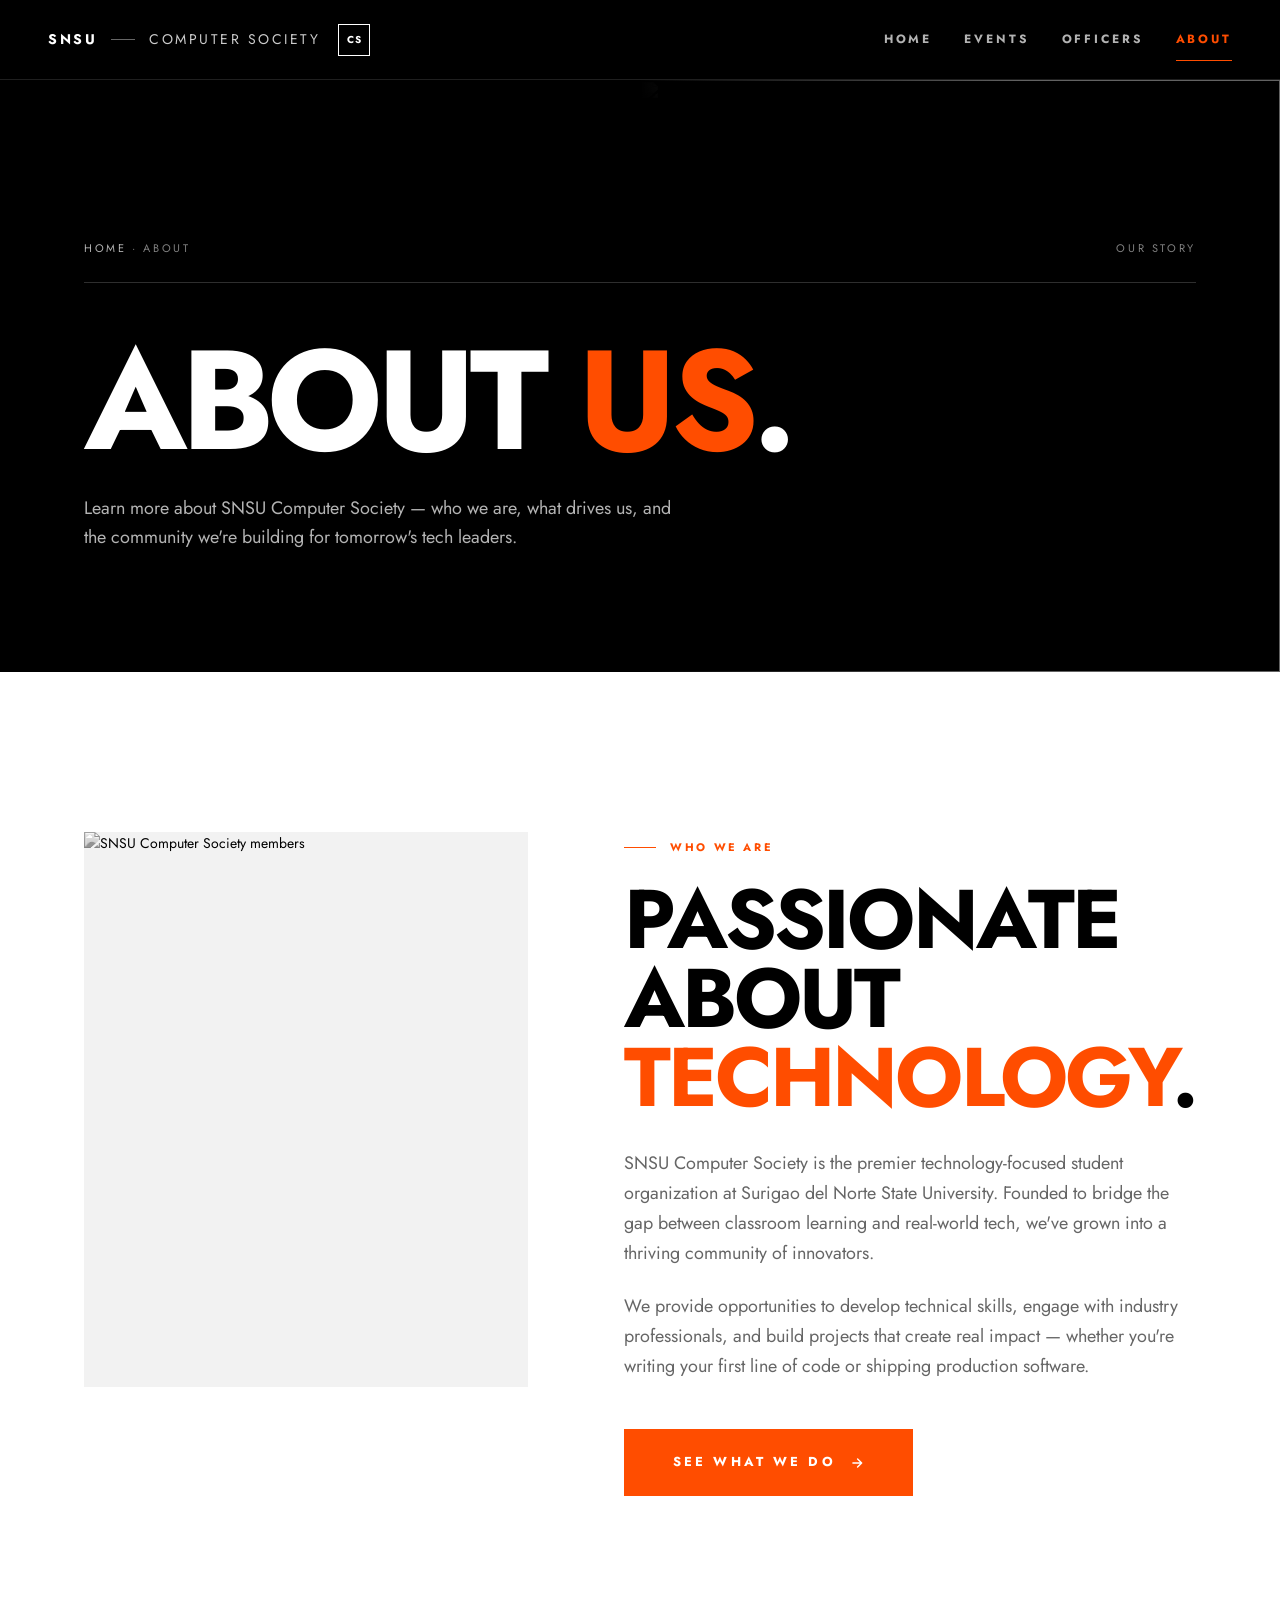
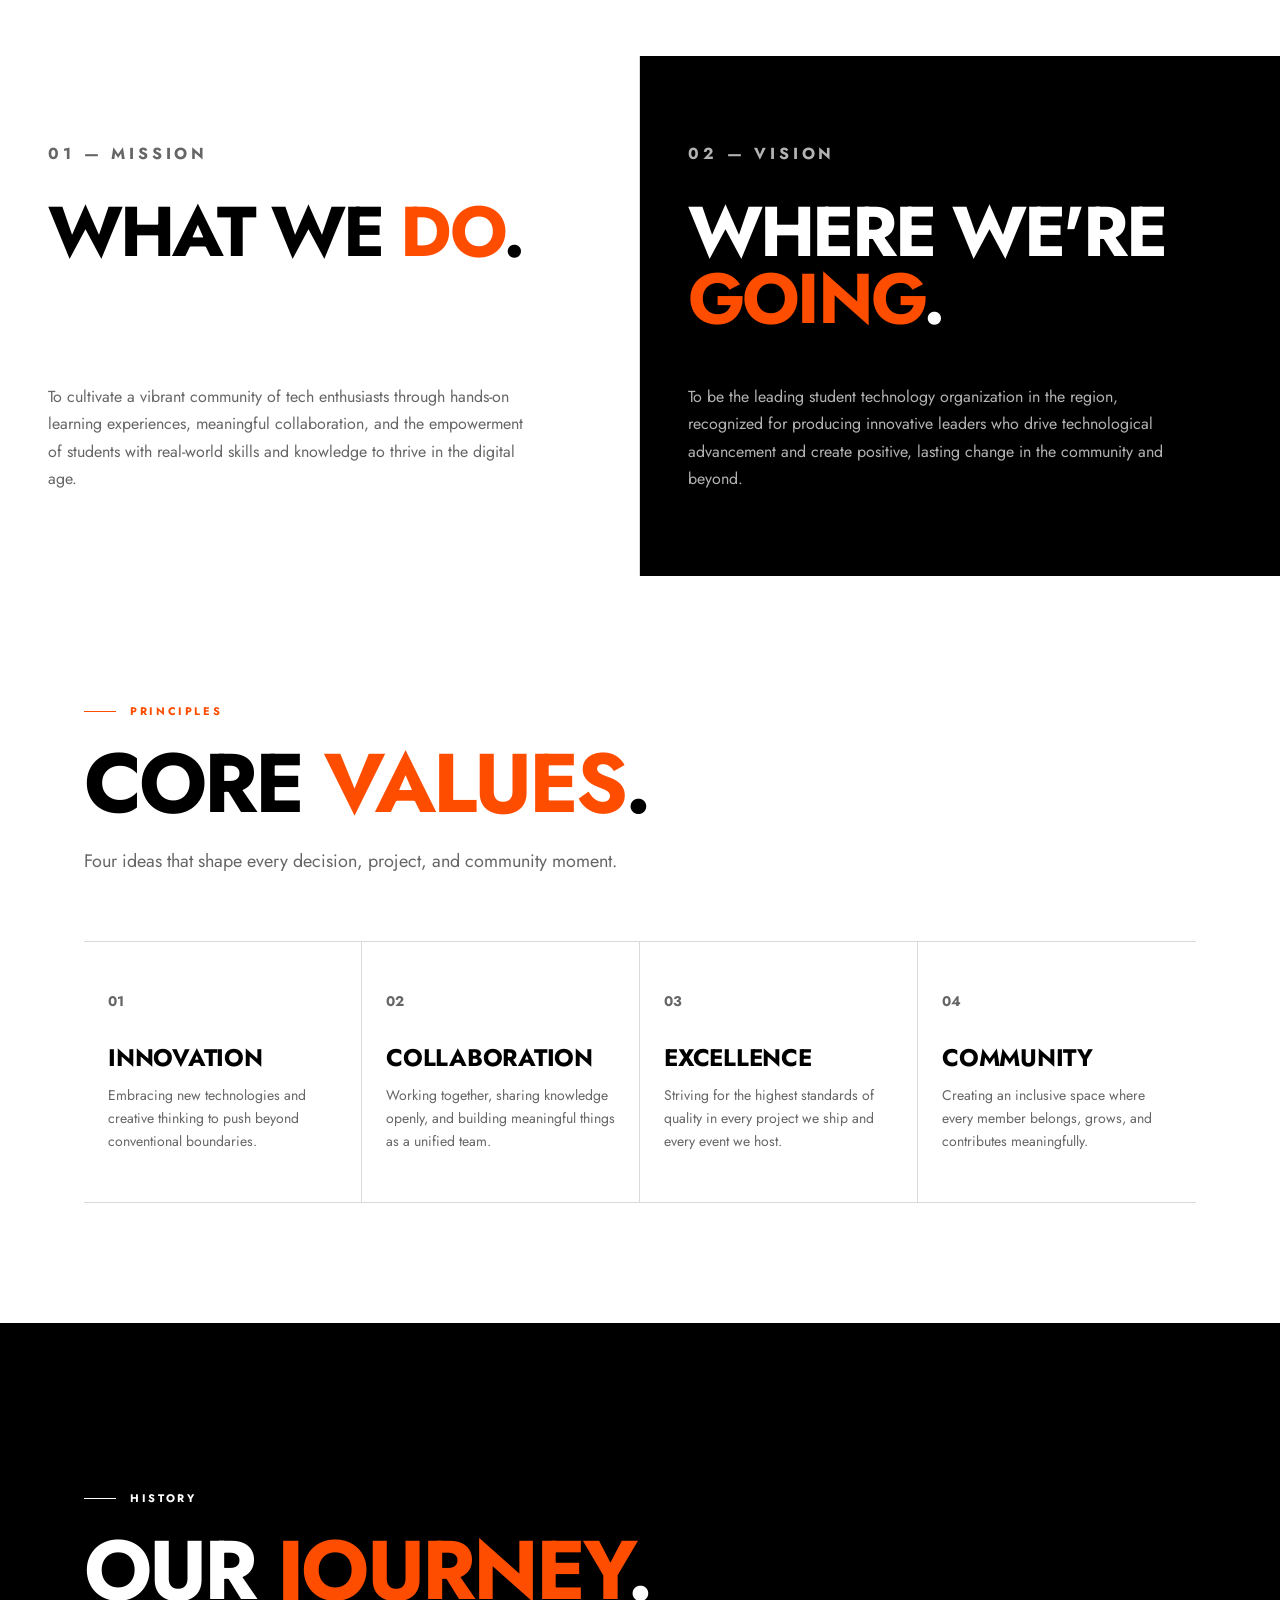
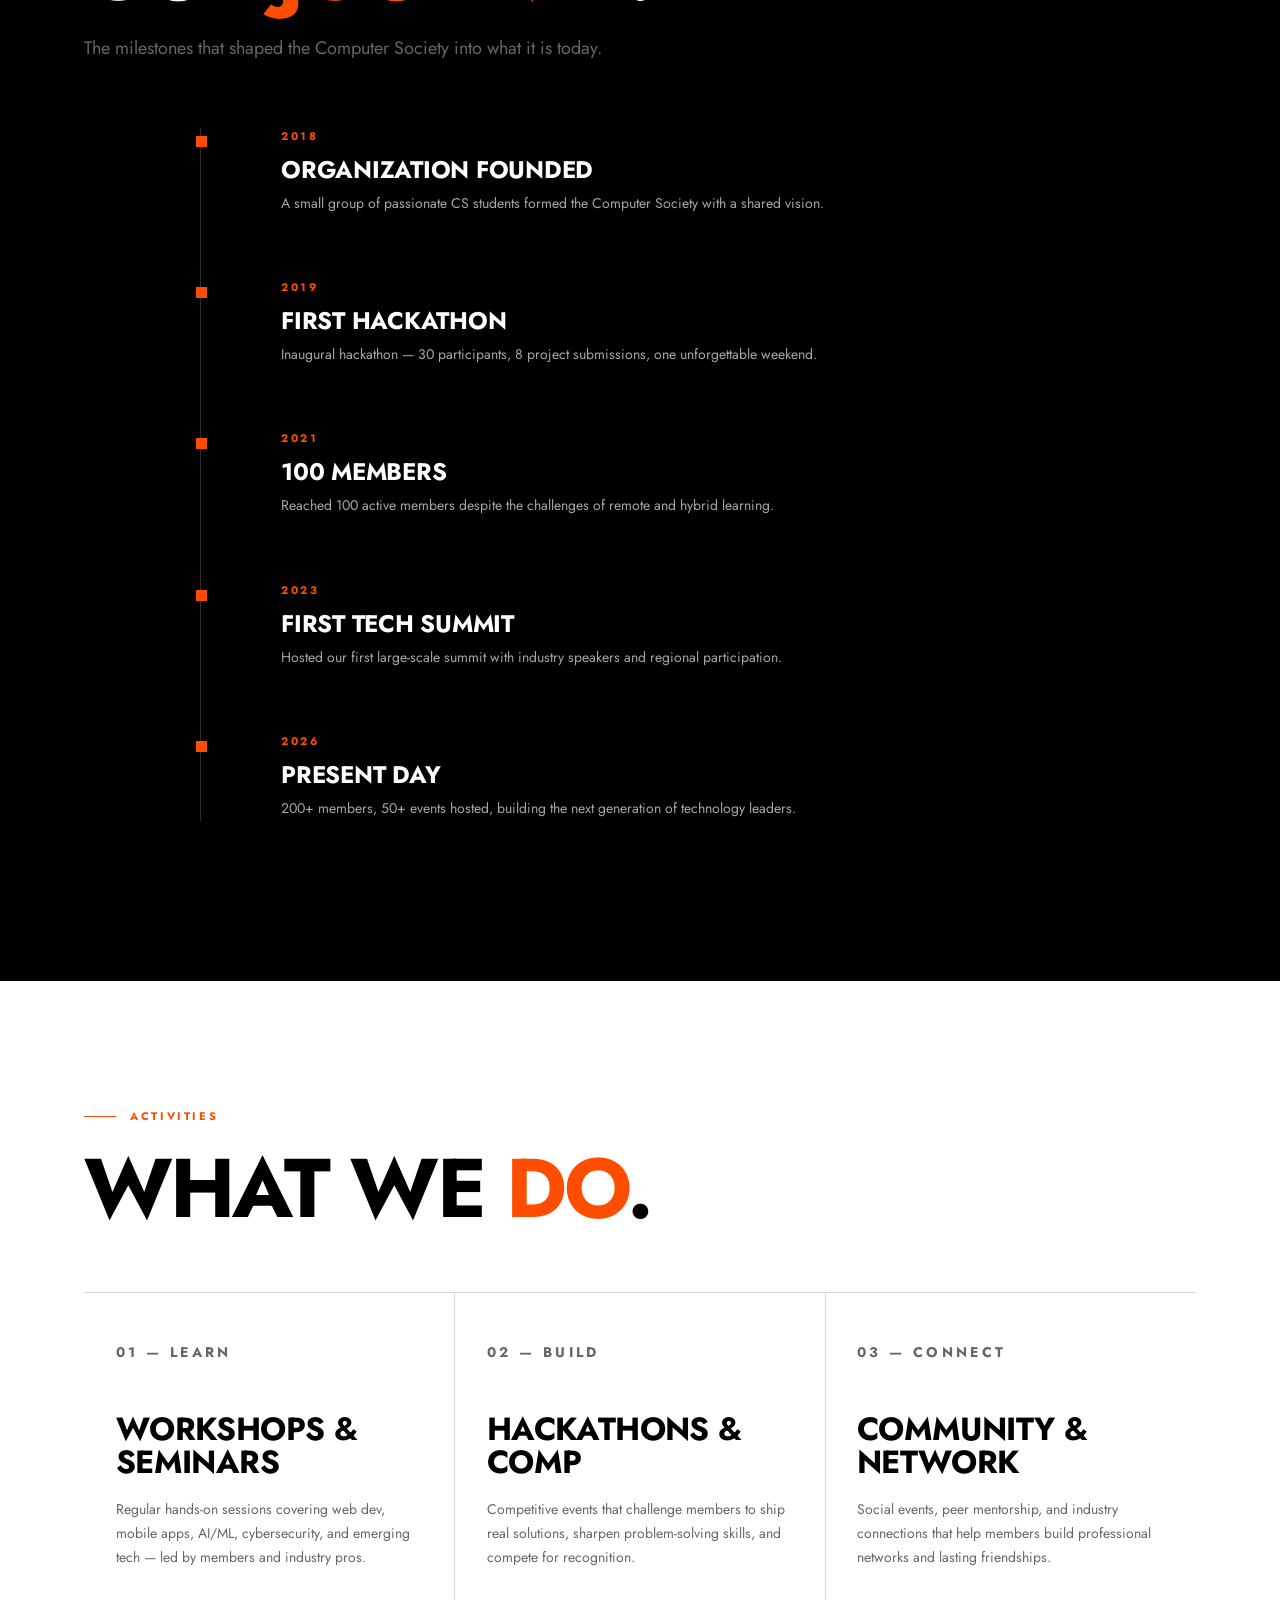
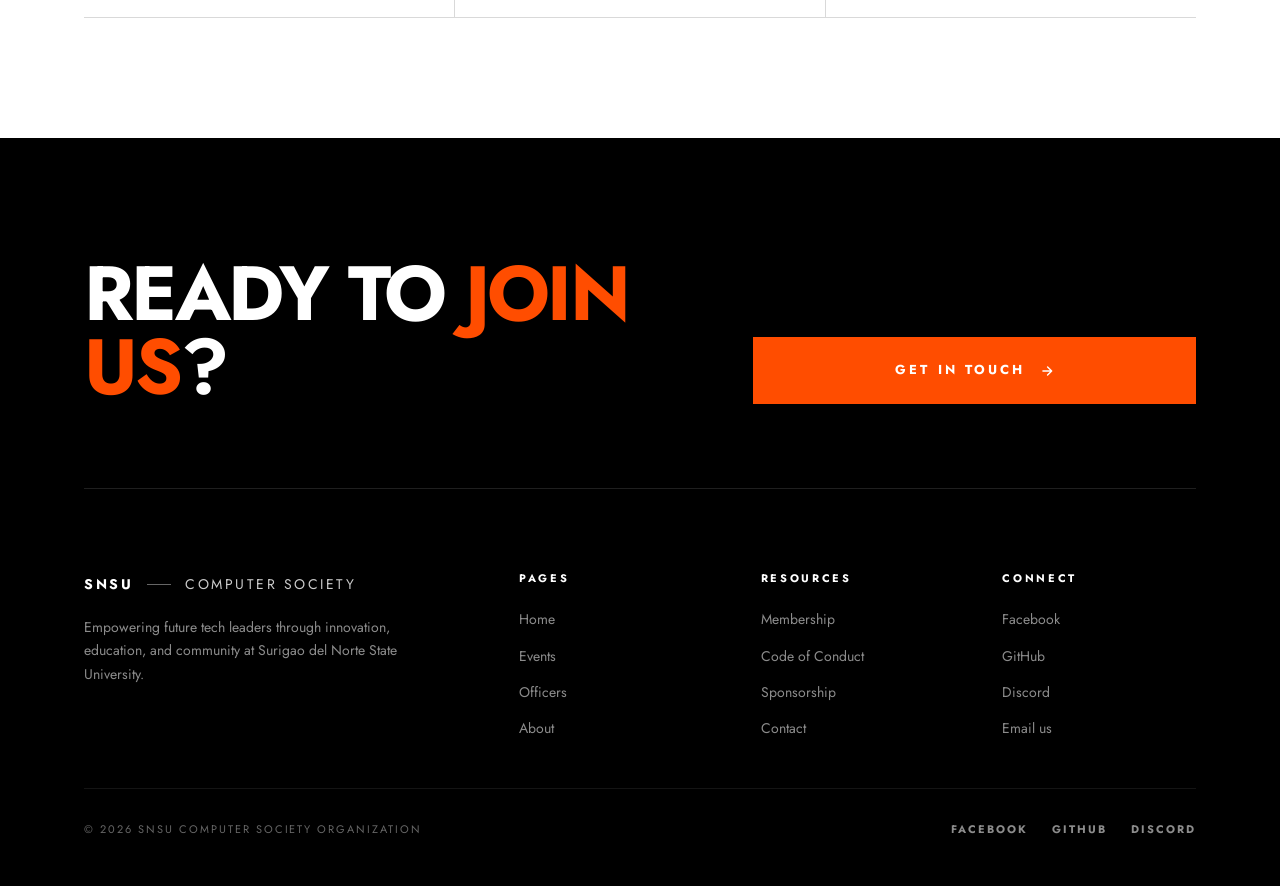
==== about.html @ 601d20e2 "Initial site: editorial minimalist design (B&W with orange accent)" ====
<!DOCTYPE html>
<html lang="en">
<head>
  <meta charset="UTF-8">
  <meta name="viewport" content="width=device-width, initial-scale=1.0">
  <meta name="description" content="Learn about SNSU Computer Society — our mission, vision, values, and story.">
  <meta name="theme-color" content="#000000">
  <title>About — SNSU Computer Society</title>

  <link rel="preconnect" href="https://fonts.googleapis.com">
  <link rel="preconnect" href="https://fonts.gstatic.com" crossorigin>
  <link href="https://fonts.googleapis.com/css2?family=Jost:wght@400;500;600;700;800;900&display=swap" rel="stylesheet">
  <link rel="stylesheet" href="styles.css">

  <style>
    /* ── WHO WE ARE ──────────────────────────────── */
    .who-grid{
      display:grid;
      grid-template-columns:1fr 1.1fr;
      gap:96px;align-items:start;
    }
    .who-photo{
      position:relative;
      aspect-ratio:4/5;
      overflow:hidden;
      background:var(--gray-1);
    }
    .who-photo img{
      width:100%;height:100%;object-fit:cover;
      filter:grayscale(1);
      transition:filter .5s var(--ease),transform .5s var(--ease);
    }
    .who-photo:hover img{filter:grayscale(0);transform:scale(1.02)}
    .who-text .body-lg{margin-bottom:24px;color:var(--gray-4)}

    /* ── MV — alternating black/white columns ───── */
    .mv-section{padding:0;background:var(--white)}
    .mv-grid{
      display:grid;
      grid-template-columns:1fr 1fr;
      min-height:520px;
    }
    .mv-cell{
      padding:var(--s-9) var(--s-7);
      display:flex;flex-direction:column;justify-content:space-between;
    }
    .mv-cell.dark{background:var(--black);color:var(--white)}
    .mv-cell.light{background:var(--white);color:var(--black);border-right:1px solid var(--gray-2)}
    .mv-cell-num{
      font-size:11px;font-weight:700;
      letter-spacing:.24em;
      text-transform:uppercase;
      color:var(--orange);
      margin-bottom:32px;
    }
    .mv-cell h2{
      font-size:clamp(48px,5.5vw,84px);
      font-weight:700;
      letter-spacing:-.04em;
      line-height:.95;
      text-transform:uppercase;
      margin-bottom:24px;
    }
    .mv-cell h2 em{font-style:normal;color:var(--orange)}
    .mv-cell p{
      font-size:16px;line-height:1.7;
      max-width:480px;
    }
    .mv-cell.dark p{color:rgba(255,255,255,.7)}
    .mv-cell.light p{color:var(--gray-4)}

    /* ── VALUES ──────────────────────────────────── */
    .val-grid{
      display:grid;
      grid-template-columns:repeat(4,1fr);
      gap:0;
      border-top:1px solid var(--gray-2);
      border-bottom:1px solid var(--gray-2);
    }
    .val-cell{
      padding:var(--s-7) var(--s-5) var(--s-7);
      border-right:1px solid var(--gray-2);
      transition:background .25s var(--ease);
    }
    .val-cell:last-child{border-right:none}
    .val-cell:hover{background:var(--gray-1)}
    .val-num{
      font-family:var(--font);
      font-size:48px;font-weight:700;
      line-height:1;
      letter-spacing:-.03em;
      color:var(--orange);
      margin-bottom:32px;
    }
    .val-cell h4{
      font-size:24px;font-weight:700;
      letter-spacing:-.01em;
      text-transform:uppercase;
      margin-bottom:14px;
      line-height:1.05;
    }
    .val-cell p{
      font-size:14px;line-height:1.65;
      color:var(--gray-4);
    }

    /* ── TIMELINE ────────────────────────────────── */
    .tl-section{
      background:var(--black);color:var(--white);
      padding:var(--s-11) 0;
    }
    .tl-section .h2{color:var(--white)}
    .timeline{
      max-width:880px;margin:0 auto;
      padding-left:32px;
      border-left:1px solid rgba(255,255,255,.18);
    }
    .tl-item{
      position:relative;
      padding-bottom:64px;
      padding-left:48px;
    }
    .tl-item:last-child{padding-bottom:0}
    .tl-item::before{
      content:'';position:absolute;
      left:-37px;top:8px;
      width:11px;height:11px;
      background:var(--orange);
    }
    .tl-date{
      font-size:11px;font-weight:700;
      letter-spacing:.24em;text-transform:uppercase;
      color:var(--orange);
      margin-bottom:12px;
    }
    .tl-content h4{
      font-size:24px;font-weight:700;
      letter-spacing:-.01em;
      text-transform:uppercase;
      margin-bottom:10px;
      color:var(--white);
    }
    .tl-content p{
      font-size:14px;line-height:1.7;
      color:rgba(255,255,255,.65);
    }

    /* ── WHAT WE DO ──────────────────────────────── */
    .wwd-grid{
      display:grid;
      grid-template-columns:repeat(3,1fr);
      gap:0;
      border-top:1px solid var(--gray-2);
      border-bottom:1px solid var(--gray-2);
    }
    .wwd-cell{
      padding:var(--s-7) var(--s-6);
      border-right:1px solid var(--gray-2);
      transition:background .25s var(--ease);
    }
    .wwd-cell:last-child{border-right:none}
    .wwd-cell:hover{background:var(--gray-1)}
    .wwd-num{
      font-family:var(--font);
      font-size:11px;font-weight:700;
      letter-spacing:.24em;
      text-transform:uppercase;
      color:var(--orange);
      margin-bottom:48px;
    }
    .wwd-cell h4{
      font-size:32px;font-weight:700;
      letter-spacing:-.02em;
      line-height:1.05;
      text-transform:uppercase;
      margin-bottom:18px;
    }
    .wwd-cell p{
      font-size:14px;line-height:1.7;
      color:var(--gray-4);
    }

    @media(max-width:1024px){
      .who-grid{grid-template-columns:1fr;gap:48px}
      .mv-grid{grid-template-columns:1fr}
      .mv-cell.light{border-right:none;border-bottom:1px solid var(--gray-2)}
      .val-grid{grid-template-columns:1fr 1fr}
      .val-cell:nth-child(2n){border-right:none}
      .val-cell:nth-child(-n+2){border-bottom:1px solid var(--gray-2)}
      .wwd-grid{grid-template-columns:1fr}
      .wwd-cell{border-right:none;border-bottom:1px solid var(--gray-2)}
      .wwd-cell:last-child{border-bottom:none}
    }
    @media(max-width:600px){
      .val-grid{grid-template-columns:1fr}
      .val-cell{border-right:none;border-bottom:1px solid var(--gray-2)}
      .val-cell:last-child{border-bottom:none}
    }
  </style>
</head>
<body>

  <nav class="topbar topbar-on-dark" id="navbar">
    <div class="container">
      <a href="index.html" class="topbar-brand">
        <strong>SNSU</strong>
        <span class="topbar-brand-sep"></span>
        <em>Computer Society</em>
        <span class="topbar-brand-mark">CS</span>
      </a>
      <div class="topbar-links" id="navLinks">
        <a href="index.html">Home</a>
        <a href="events.html">Events</a>
        <a href="officers.html">Officers</a>
        <a href="about.html" class="active">About</a>
      </div>
      <button class="topbar-burger" id="hamburger" aria-label="Toggle menu" aria-expanded="false">
        <span></span><span></span><span></span>
      </button>
    </div>
  </nav>

  <!-- ─── PAGE HERO ─── -->
  <section class="page-hero">
    <div class="page-hero-photo" aria-hidden="true">
      <img src="https://images.unsplash.com/photo-1531482615713-2afd69097998?w=1600&q=80" alt="">
    </div>
    <div class="container">
      <div class="page-hero-meta">
        <div>
          <a href="index.html">Home</a> · <span style="color:rgba(255,255,255,.5)">About</span>
        </div>
        <span>Our story</span>
      </div>
      <div class="page-hero-inner">
        <h1 class="reveal">About <em>Us</em>.</h1>
        <p class="page-hero-desc reveal">Learn more about SNSU Computer Society — who we are, what drives us, and the community we're building for tomorrow's tech leaders.</p>
      </div>
    </div>
  </section>

  <!-- ─── WHO ─── -->
  <section class="section section-loose">
    <div class="container">
      <div class="who-grid">
        <div class="who-photo reveal-l">
          <img src="https://images.unsplash.com/photo-1522202176988-66273c2fd55f?w=900&q=80" alt="SNSU Computer Society members">
        </div>
        <div class="who-text reveal-r">
          <p class="eyebrow">Who we are</p>
          <h2 class="h2">Passionate about <em>technology</em>.</h2>
          <p class="body-lg" style="margin-top:32px">SNSU Computer Society is the premier technology-focused student organization at Surigao del Norte State University. Founded to bridge the gap between classroom learning and real-world tech, we've grown into a thriving community of innovators.</p>
          <p class="body-lg">We provide opportunities to develop technical skills, engage with industry professionals, and build projects that create real impact — whether you're writing your first line of code or shipping production software.</p>
          <a href="events.html" class="btn btn-orange" style="margin-top:24px">
            See what we do
            <svg viewBox="0 0 24 24" fill="none" stroke="currentColor" stroke-width="2.4" stroke-linecap="round" stroke-linejoin="round"><path d="M5 12h14M13 5l7 7-7 7"/></svg>
          </a>
        </div>
      </div>
    </div>
  </section>

  <!-- ─── MISSION + VISION ─── -->
  <section class="mv-section">
    <div class="mv-grid">
      <div class="mv-cell light reveal">
        <div>
          <p class="mv-cell-num">01 — Mission</p>
          <h2>What we <em>do</em>.</h2>
        </div>
        <p>To cultivate a vibrant community of tech enthusiasts through hands-on learning experiences, meaningful collaboration, and the empowerment of students with real-world skills and knowledge to thrive in the digital age.</p>
      </div>
      <div class="mv-cell dark reveal">
        <div>
          <p class="mv-cell-num">02 — Vision</p>
          <h2>Where we're <em>going</em>.</h2>
        </div>
        <p>To be the leading student technology organization in the region, recognized for producing innovative leaders who drive technological advancement and create positive, lasting change in the community and beyond.</p>
      </div>
    </div>
  </section>

  <!-- ─── VALUES ─── -->
  <section class="section">
    <div class="container">
      <div class="section-head reveal" style="margin-bottom:64px">
        <p class="eyebrow">Principles</p>
        <h2 class="h2">Core <em>values</em>.</h2>
        <p class="body-lg">Four ideas that shape every decision, project, and community moment.</p>
      </div>

      <div class="val-grid">
        <div class="val-cell reveal">
          <p class="val-num">01</p>
          <h4>Innovation</h4>
          <p>Embracing new technologies and creative thinking to push beyond conventional boundaries.</p>
        </div>
        <div class="val-cell reveal">
          <p class="val-num">02</p>
          <h4>Collaboration</h4>
          <p>Working together, sharing knowledge openly, and building meaningful things as a unified team.</p>
        </div>
        <div class="val-cell reveal">
          <p class="val-num">03</p>
          <h4>Excellence</h4>
          <p>Striving for the highest standards of quality in every project we ship and every event we host.</p>
        </div>
        <div class="val-cell reveal">
          <p class="val-num">04</p>
          <h4>Community</h4>
          <p>Creating an inclusive space where every member belongs, grows, and contributes meaningfully.</p>
        </div>
      </div>
    </div>
  </section>

  <!-- ─── TIMELINE ─── -->
  <section class="tl-section">
    <div class="container">
      <div class="section-head reveal" style="margin-bottom:64px">
        <p class="eyebrow eyebrow-light">History</p>
        <h2 class="h2">Our <em>journey</em>.</h2>
        <p class="body-lg">The milestones that shaped the Computer Society into what it is today.</p>
      </div>

      <div class="timeline">
        <div class="tl-item reveal"><p class="tl-date">2018</p><div class="tl-content"><h4>Organization founded</h4><p>A small group of passionate CS students formed the Computer Society with a shared vision.</p></div></div>
        <div class="tl-item reveal"><p class="tl-date">2019</p><div class="tl-content"><h4>First hackathon</h4><p>Inaugural hackathon — 30 participants, 8 project submissions, one unforgettable weekend.</p></div></div>
        <div class="tl-item reveal"><p class="tl-date">2021</p><div class="tl-content"><h4>100 members</h4><p>Reached 100 active members despite the challenges of remote and hybrid learning.</p></div></div>
        <div class="tl-item reveal"><p class="tl-date">2023</p><div class="tl-content"><h4>First Tech Summit</h4><p>Hosted our first large-scale summit with industry speakers and regional participation.</p></div></div>
        <div class="tl-item reveal"><p class="tl-date">2026</p><div class="tl-content"><h4>Present day</h4><p>200+ members, 50+ events hosted, building the next generation of technology leaders.</p></div></div>
      </div>
    </div>
  </section>

  <!-- ─── WHAT WE DO ─── -->
  <section class="section">
    <div class="container">
      <div class="section-head reveal" style="margin-bottom:64px">
        <p class="eyebrow">Activities</p>
        <h2 class="h2">What we <em>do</em>.</h2>
      </div>

      <div class="wwd-grid">
        <div class="wwd-cell reveal">
          <p class="wwd-num">01 — Learn</p>
          <h4>Workshops &amp; Seminars</h4>
          <p>Regular hands-on sessions covering web dev, mobile apps, AI/ML, cybersecurity, and emerging tech — led by members and industry pros.</p>
        </div>
        <div class="wwd-cell reveal">
          <p class="wwd-num">02 — Build</p>
          <h4>Hackathons &amp; Comp</h4>
          <p>Competitive events that challenge members to ship real solutions, sharpen problem-solving skills, and compete for recognition.</p>
        </div>
        <div class="wwd-cell reveal">
          <p class="wwd-num">03 — Connect</p>
          <h4>Community &amp; Network</h4>
          <p>Social events, peer mentorship, and industry connections that help members build professional networks and lasting friendships.</p>
        </div>
      </div>
    </div>
  </section>

  <!-- ─── FOOTER ─── -->
  <footer class="footer">
    <div class="container">
      <div class="footer-cta reveal">
        <h2>Ready to <em>join us</em>?</h2>
        <a href="#" class="btn btn-orange">
          Get in touch
          <svg viewBox="0 0 24 24" fill="none" stroke="currentColor" stroke-width="2.4" stroke-linecap="round" stroke-linejoin="round"><path d="M5 12h14M13 5l7 7-7 7"/></svg>
        </a>
      </div>
      <div class="footer-grid">
        <div class="footer-brand">
          <a href="index.html" class="topbar-brand">
            <strong>SNSU</strong>
            <span class="topbar-brand-sep"></span>
            <em>Computer Society</em>
          </a>
          <p>Empowering future tech leaders through innovation, education, and community at Surigao del Norte State University.</p>
        </div>
        <div><h4>Pages</h4><ul class="footer-links"><li><a href="index.html">Home</a></li><li><a href="events.html">Events</a></li><li><a href="officers.html">Officers</a></li><li><a href="about.html">About</a></li></ul></div>
        <div><h4>Resources</h4><ul class="footer-links"><li><a href="#">Membership</a></li><li><a href="#">Code of Conduct</a></li><li><a href="#">Sponsorship</a></li><li><a href="#">Contact</a></li></ul></div>
        <div><h4>Connect</h4><ul class="footer-links"><li><a href="#">Facebook</a></li><li><a href="#">GitHub</a></li><li><a href="#">Discord</a></li><li><a href="mailto:hello@snsucomsoc.org">Email us</a></li></ul></div>
      </div>
      <div class="footer-bottom">
        <p>&copy; 2026 SNSU Computer Society Organization</p>
        <div class="footer-socials">
          <a href="#">Facebook</a>
          <a href="#">GitHub</a>
          <a href="#">Discord</a>
        </div>
      </div>
    </div>
  </footer>

  <script src="app.js"></script>
</body>
</html>
---- styles.css ----
/* ============================================================
   SNSU COMPUTER SOCIETY — Editorial Minimal (Podium-inspired)
   B&W foundation · oversized Jost type · zero radius · no shadows
   Orange (#FF4D00) reserved as the only accent.
   ============================================================ */

*,*::before,*::after{margin:0;padding:0;box-sizing:border-box}

:root{
  /* Mono palette */
  --black:#000000;
  --white:#FFFFFF;
  --gray-1:#F2F2F2;   /* near-white surface */
  --gray-2:#D9D9D9;   /* divider */
  --gray-3:#CACACA;   /* secondary / disabled */
  --gray-4:#666666;   /* muted text */

  /* Single accent */
  --orange:#FF4D00;
  --orange-soft:rgba(255,77,0,.08);

  /* Type */
  --font:'Jost','Futura','Trebuchet MS',Arial,sans-serif;

  /* Spacing scale (8px base) */
  --s-1:4px;
  --s-2:8px;
  --s-3:12px;
  --s-4:16px;
  --s-5:24px;
  --s-6:32px;
  --s-7:48px;
  --s-8:56px;
  --s-9:84px;
  --s-10:120px;
  --s-11:160px;

  /* Easing */
  --ease:cubic-bezier(.4,0,.2,1);
}

html{scroll-behavior:smooth;font-size:16px;-webkit-text-size-adjust:100%}
body{
  font-family:var(--font);
  font-size:14px;
  font-weight:400;
  line-height:1.6;
  background:var(--white);
  color:var(--black);
  -webkit-font-smoothing:antialiased;
  -moz-osx-font-smoothing:grayscale;
  overflow-x:hidden;
}
a{text-decoration:none;color:inherit;transition:opacity .2s var(--ease)}
a:hover{opacity:.7}
ul{list-style:none}
img{max-width:100%;display:block}
button{font-family:inherit;background:none;border:none;cursor:pointer;color:inherit}
::selection{background:var(--orange);color:var(--white)}

/* Custom scrollbar — minimal */
::-webkit-scrollbar{width:8px;height:8px}
::-webkit-scrollbar-track{background:var(--white)}
::-webkit-scrollbar-thumb{background:var(--gray-2)}
::-webkit-scrollbar-thumb:hover{background:var(--orange)}

/* ─── TYPOGRAPHY ─────────────────────────────────── */
h1,h2,h3,h4,h5,h6{
  font-family:var(--font);
  font-weight:700;
  letter-spacing:-.02em;
  line-height:1;
}

.display{
  font-size:clamp(48px,9vw,124px);
  font-weight:700;
  line-height:.92;
  letter-spacing:-.04em;
  text-transform:uppercase;
}
.display em{
  font-style:normal;
  color:var(--orange);
}

.h2{
  font-size:clamp(40px,6.5vw,84px);
  font-weight:700;
  line-height:.95;
  letter-spacing:-.035em;
  text-transform:uppercase;
}
.h2 em{font-style:normal;color:var(--orange)}

.h3{
  font-size:24px;
  font-weight:700;
  line-height:1.15;
  letter-spacing:-.01em;
}

.eyebrow{
  font-size:11px;
  font-weight:700;
  letter-spacing:.24em;
  text-transform:uppercase;
  color:var(--orange);
  display:inline-flex;align-items:center;gap:14px;
  margin-bottom:24px;
}
.eyebrow::before{
  content:'';width:32px;height:1px;
  background:var(--orange);
}
.eyebrow-light{color:var(--white)}
.eyebrow-light::before{background:var(--white)}

.body{font-size:15px;line-height:1.7;color:var(--black)}
.body-lg{font-size:18px;line-height:1.65;color:var(--black)}
.caption{
  font-size:11px;
  line-height:1.4;
  letter-spacing:.18em;
  text-transform:uppercase;
  color:var(--gray-4);
}

/* ─── LINKS ───────────────────────────────────────── */
.link{
  font-size:14px;font-weight:700;
  letter-spacing:.18em;
  text-transform:uppercase;
  color:var(--black);
  display:inline-flex;align-items:center;gap:12px;
  border-bottom:1px solid var(--black);
  padding-bottom:4px;
  transition:opacity .2s var(--ease);
}
.link-light{color:var(--white);border-bottom-color:var(--white)}
.link-orange{color:var(--orange);border-bottom-color:var(--orange)}
.link svg{width:14px;height:14px;transition:transform .25s var(--ease)}
.link:hover{opacity:.7}
.link:hover svg{transform:translateX(4px)}

/* ─── BUTTONS ─────────────────────────────────────── */
.btn{
  display:inline-flex;align-items:center;justify-content:center;gap:14px;
  padding:22px 48px;
  font-family:var(--font);
  font-size:13px;font-weight:700;
  letter-spacing:.24em;
  text-transform:uppercase;
  border:1px solid var(--black);
  background:var(--black);
  color:var(--white);
  cursor:pointer;
  transition:opacity .2s var(--ease),background .2s var(--ease),color .2s var(--ease);
  text-decoration:none;
  white-space:nowrap;
}
.btn:hover{opacity:.85}
.btn:active{opacity:.6}
.btn svg{width:14px;height:14px;transition:transform .25s var(--ease)}
.btn:hover svg{transform:translateX(4px)}

.btn-orange{
  background:var(--orange);
  border-color:var(--orange);
  color:var(--white);
}
.btn-orange:hover{opacity:.88}

.btn-ghost{
  background:transparent;
  border-color:var(--black);
  color:var(--black);
}
.btn-ghost:hover{
  background:var(--black);color:var(--white);
  opacity:1;
}

.btn-light{
  background:transparent;
  border-color:var(--white);
  color:var(--white);
}
.btn-light:hover{
  background:var(--white);color:var(--black);
  opacity:1;
}

/* ─── CONTAINER ───────────────────────────────────── */
.container{
  width:100%;
  padding:0 var(--s-9);
}
.container-narrow{max-width:1200px;margin:0 auto;padding:0 var(--s-9)}

/* ─── TOPBAR ──────────────────────────────────────── */
body{padding-top:80px}
.topbar{
  position:fixed;top:0;left:0;right:0;z-index:100;
  height:80px;
  background:var(--white);
  border-bottom:1px solid var(--gray-2);
  transition:background .25s var(--ease),border-color .25s var(--ease),color .25s var(--ease);
}
.topbar-on-dark{
  background:var(--black);
  border-bottom-color:rgba(255,255,255,.12);
  color:var(--white);
}
.topbar .container{
  height:100%;
  padding:0 var(--s-7);
  display:flex;align-items:center;justify-content:space-between;
}

.topbar-brand{
  font-family:var(--font);
  font-weight:700;
  font-size:14px;
  letter-spacing:.18em;
  text-transform:uppercase;
  display:inline-flex;align-items:center;gap:14px;
  color:inherit;
}
.topbar-brand strong{font-weight:700}
.topbar-brand-sep{
  width:24px;height:1px;
  background:currentColor;
  opacity:.4;
  display:inline-block;
}
.topbar-brand em{
  font-style:normal;font-weight:400;
  letter-spacing:.18em;
  opacity:.8;
}
.topbar-brand-mark{
  width:32px;height:32px;
  border:1px solid currentColor;
  display:inline-flex;align-items:center;justify-content:center;
  font-size:10px;font-weight:700;
  letter-spacing:.05em;
  margin-left:4px;
  /* Drop logo: background:url('logo.svg') center/70% no-repeat; border:none; */
}

.topbar-links{display:flex;gap:var(--s-6);align-items:center}
.topbar-links a{
  position:relative;
  font-size:12px;font-weight:700;
  letter-spacing:.24em;
  text-transform:uppercase;
  color:inherit;
  padding:8px 0;
  opacity:.7;
  transition:opacity .2s var(--ease);
}
.topbar-links a:hover{opacity:1}
.topbar-links a.active{opacity:1;color:var(--orange)}
.topbar-links a.active::after{
  content:'';position:absolute;
  left:0;right:0;bottom:-4px;height:1px;
  background:var(--orange);
}

.topbar-burger{
  display:none;
  flex-direction:column;gap:6px;
  padding:8px;z-index:101;
}
.topbar-burger span{
  display:block;width:22px;height:1px;
  background:currentColor;
  transition:transform .25s var(--ease),opacity .2s var(--ease);
}
.topbar-burger.open span:nth-child(1){transform:translateY(7px) rotate(45deg)}
.topbar-burger.open span:nth-child(2){opacity:0}
.topbar-burger.open span:nth-child(3){transform:translateY(-7px) rotate(-45deg)}

@media(max-width:900px){
  .topbar-burger{display:flex}
  .topbar-links{
    position:fixed;top:80px;left:0;right:0;
    flex-direction:column;gap:0;
    background:var(--white);
    border-bottom:1px solid var(--gray-2);
    padding:24px 0;
    transform:translateY(-120%);
    transition:transform .3s var(--ease);
  }
  .topbar-on-dark .topbar-links{background:var(--black);border-bottom-color:rgba(255,255,255,.12)}
  .topbar-links.open{transform:translateY(0)}
  .topbar-links a{
    width:100%;padding:18px var(--s-7);
    border-bottom:1px solid var(--gray-2);
    letter-spacing:.18em;
    opacity:1;
  }
  .topbar-on-dark .topbar-links a{border-bottom-color:rgba(255,255,255,.08)}
  .topbar-links a.active::after{display:none}
  .topbar-links a.active{
    border-left:2px solid var(--orange);
    padding-left:calc(var(--s-7) - 2px);
  }
}

/* ─── SECTION PRIMITIVES ──────────────────────────── */
.section{
  padding:var(--s-10) 0;
  position:relative;
}
.section-tight{padding:var(--s-9) 0}
.section-loose{padding:var(--s-11) 0}

.section-dark{
  background:var(--black);
  color:var(--white);
}
.section-dark .body,
.section-dark .body-lg{color:var(--white)}
.section-dark .caption{color:var(--gray-3)}

.section-head{
  max-width:920px;
  margin-bottom:var(--s-9);
}
.section-head-center{
  text-align:center;
  margin-left:auto;margin-right:auto;
}
.section-head .body-lg{
  max-width:680px;
  color:var(--gray-4);
  margin-top:24px;
}
.section-dark .section-head .body-lg{color:var(--gray-3)}

.divider{
  height:1px;background:var(--gray-2);
  border:none;margin:0;
}
.section-dark .divider{background:rgba(255,255,255,.12)}

/* ─── REVEAL ANIMATIONS ───────────────────────────── */
.reveal{
  opacity:0;transform:translateY(40px);
  transition:opacity .8s var(--ease),transform .9s cubic-bezier(.16,1,.3,1);
  will-change:opacity,transform;
}
.reveal.visible{opacity:1;transform:none}

.reveal-up{
  opacity:0;transform:translateY(72px);
  transition:opacity .9s var(--ease),transform 1s cubic-bezier(.16,1,.3,1);
}
.reveal-up.visible{opacity:1;transform:none}

.reveal-l{
  opacity:0;transform:translateX(-48px);
  transition:opacity .8s var(--ease),transform .9s cubic-bezier(.16,1,.3,1);
}
.reveal-l.visible{opacity:1;transform:none}

.reveal-r{
  opacity:0;transform:translateX(48px);
  transition:opacity .8s var(--ease),transform .9s cubic-bezier(.16,1,.3,1);
}
.reveal-r.visible{opacity:1;transform:none}

.reveal-line{
  transform:scaleX(0);transform-origin:left;
  transition:transform 1s cubic-bezier(.16,1,.3,1);
}
.reveal-line.visible{transform:scaleX(1)}

@media(prefers-reduced-motion:reduce){
  .reveal,.reveal-up,.reveal-l,.reveal-r{opacity:1!important;transform:none!important}
  .reveal-line{transform:none!important}
  *{animation:none!important;transition-duration:.01ms!important}
}

/* ─── FOOTER ─────────────────────────────────────── */
.footer{
  background:var(--black);
  color:var(--white);
  padding:var(--s-10) 0 var(--s-7);
}
.footer-cta{
  padding-bottom:var(--s-9);
  margin-bottom:var(--s-9);
  border-bottom:1px solid rgba(255,255,255,.12);
  display:grid;
  grid-template-columns:1.4fr 1fr;
  gap:48px;align-items:end;
}
.footer-cta h2{
  font-size:clamp(40px,6vw,80px);
  font-weight:700;
  letter-spacing:-.035em;
  line-height:.95;
  text-transform:uppercase;
  max-width:760px;
}
.footer-cta h2 em{font-style:normal;color:var(--orange)}
.footer-grid{
  display:grid;
  grid-template-columns:2fr 1fr 1fr 1fr;
  gap:48px;
  padding-bottom:var(--s-7);
}
.footer-brand p{
  font-size:14px;line-height:1.7;
  color:rgba(255,255,255,.55);
  margin-top:20px;
  max-width:340px;
}
.footer-brand .topbar-brand{color:var(--white)}
.footer h4{
  font-size:11px;font-weight:700;
  letter-spacing:.24em;
  text-transform:uppercase;
  color:var(--white);
  margin-bottom:24px;
}
.footer-links{display:flex;flex-direction:column;gap:14px}
.footer-links a{
  font-size:14px;
  color:rgba(255,255,255,.55);
  transition:color .2s var(--ease);
}
.footer-links a:hover{color:var(--orange);opacity:1}
.footer-bottom{
  padding-top:var(--s-6);
  border-top:1px solid rgba(255,255,255,.08);
  display:flex;align-items:center;justify-content:space-between;
  flex-wrap:wrap;gap:16px;
  font-size:11px;
  letter-spacing:.18em;text-transform:uppercase;
  color:rgba(255,255,255,.4);
}
.footer-socials{display:flex;gap:24px}
.footer-socials a{
  font-size:11px;font-weight:700;
  letter-spacing:.18em;text-transform:uppercase;
  color:rgba(255,255,255,.55);
}
.footer-socials a:hover{color:var(--orange);opacity:1}

/* ─── PAGE HERO (inner pages) ─────────────────────── */
.page-hero{
  position:relative;
  background:var(--black);
  color:var(--white);
  padding:var(--s-11) 0 var(--s-10);
  overflow:hidden;
}
.page-hero-photo{
  position:absolute;
  top:0;bottom:0;right:0;
  width:50%;
  z-index:0;
  pointer-events:none;
  overflow:hidden;
}
.page-hero-photo img{
  width:100%;height:100%;object-fit:cover;
  filter:grayscale(1) contrast(1.05);
  opacity:.5;
}
.page-hero-photo::after{
  content:'';position:absolute;inset:0;
  background:linear-gradient(90deg,var(--black) 0%,transparent 60%);
}
.page-hero .container{
  position:relative;z-index:1;
}
.page-hero-inner{
  max-width:920px;
}
.page-hero-meta{
  display:flex;align-items:center;justify-content:space-between;
  margin-bottom:var(--s-8);
  padding-bottom:var(--s-5);
  border-bottom:1px solid rgba(255,255,255,.18);
  font-size:11px;
  letter-spacing:.24em;
  text-transform:uppercase;
  color:rgba(255,255,255,.5);
}
.page-hero-meta a{color:rgba(255,255,255,.7);transition:opacity .2s}
.page-hero-meta a:hover{color:var(--white);opacity:1}
.page-hero h1{
  font-size:clamp(56px,11vw,180px);
  font-weight:700;
  letter-spacing:-.045em;
  line-height:.88;
  text-transform:uppercase;
  margin-bottom:32px;
}
.page-hero h1 em{font-style:normal;color:var(--orange)}
.page-hero-desc{
  font-size:18px;line-height:1.6;
  color:rgba(255,255,255,.7);
  max-width:600px;
}

/* ─── RESPONSIVE ─────────────────────────────────── */
@media(max-width:1200px){
  .container,.container-narrow{padding:0 var(--s-7)}
  .footer-grid{grid-template-columns:1fr 1fr;gap:40px}
  .footer-cta{grid-template-columns:1fr;gap:32px}
}
@media(max-width:768px){
  body{padding-top:64px}
  .topbar{height:64px}
  .topbar .container{padding:0 var(--s-5)}
  .container,.container-narrow{padding:0 var(--s-5)}
  .section{padding:var(--s-9) 0}
  .section-loose{padding:var(--s-10) 0}
  .footer-grid{grid-template-columns:1fr;gap:36px}
  .footer-bottom{flex-direction:column;align-items:flex-start;text-align:left}
  .page-hero-photo{
    position:relative;
    width:100%;height:280px;
    margin-bottom:var(--s-7);
  }
  .page-hero-photo::after{
    background:linear-gradient(180deg,transparent 50%,var(--black) 100%);
  }
  .page-hero{padding:var(--s-9) 0 var(--s-8)}
  .topbar-brand-mark{display:none}
}
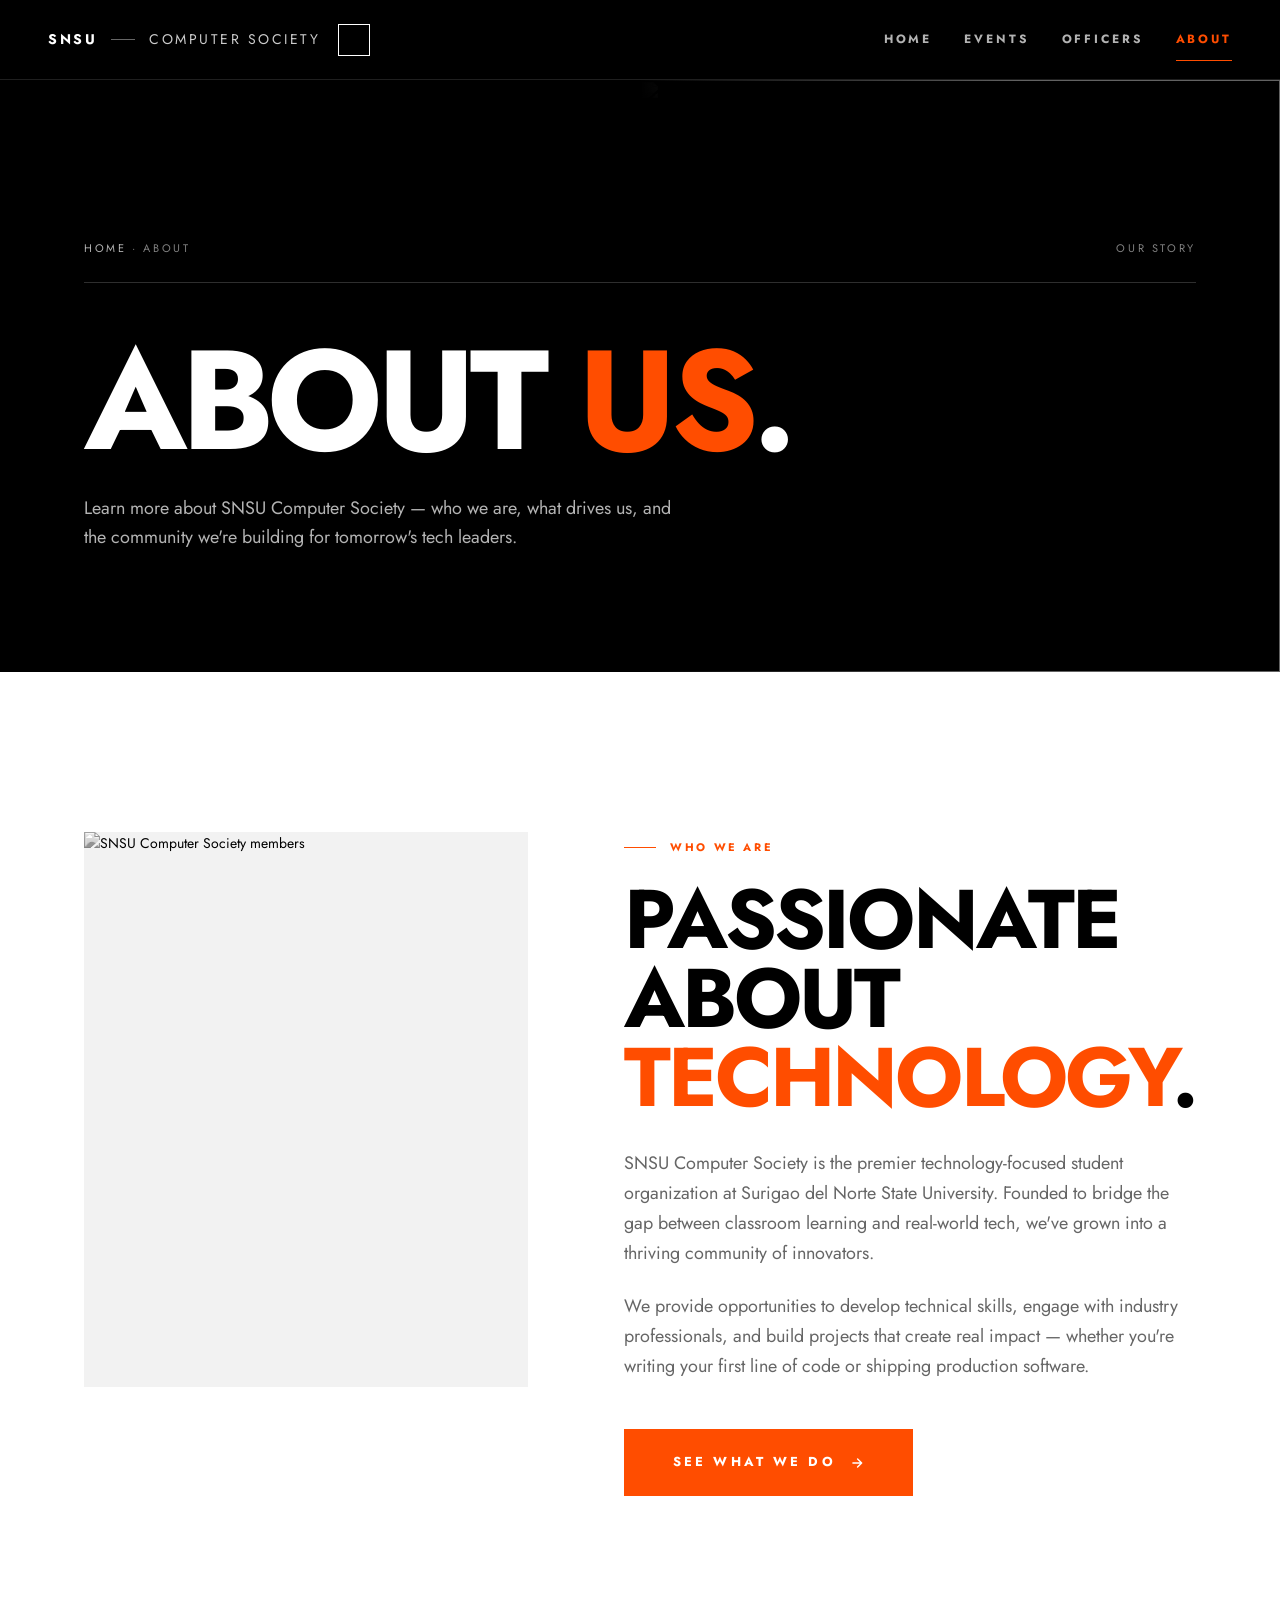
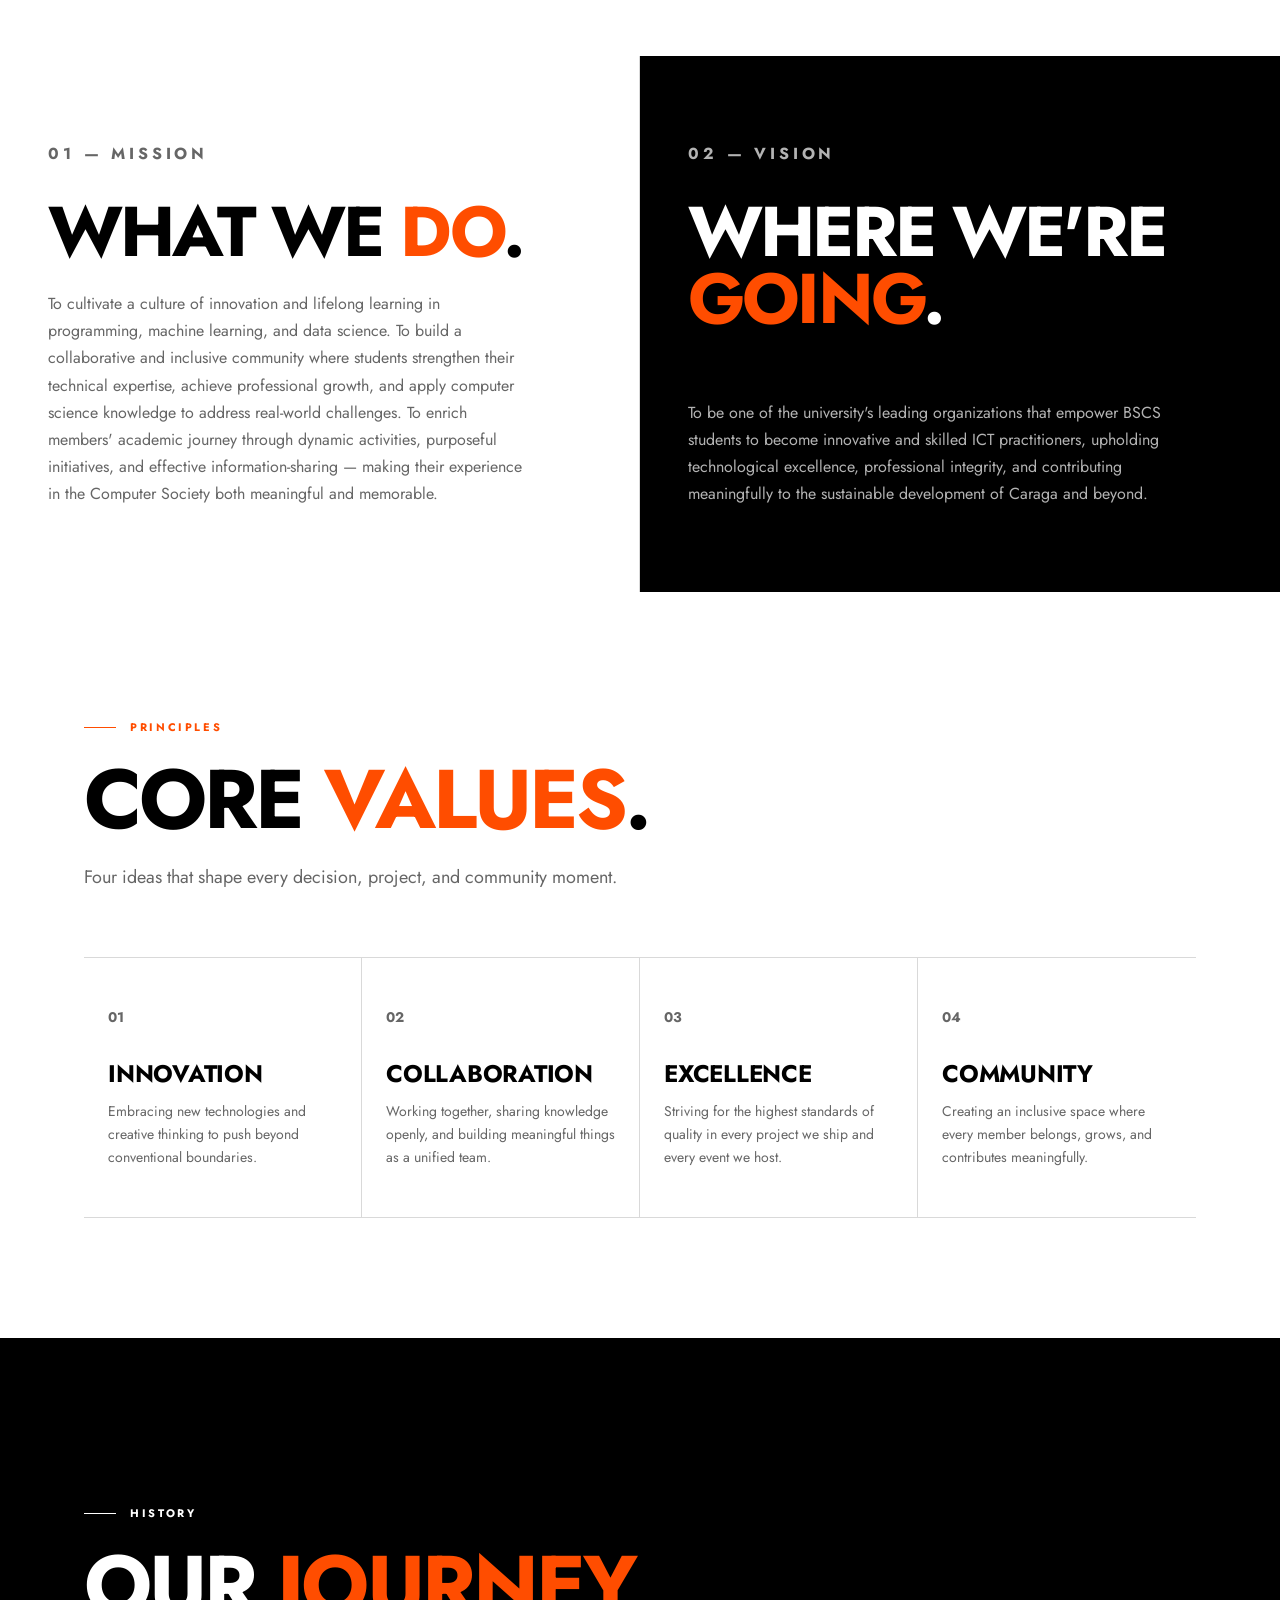
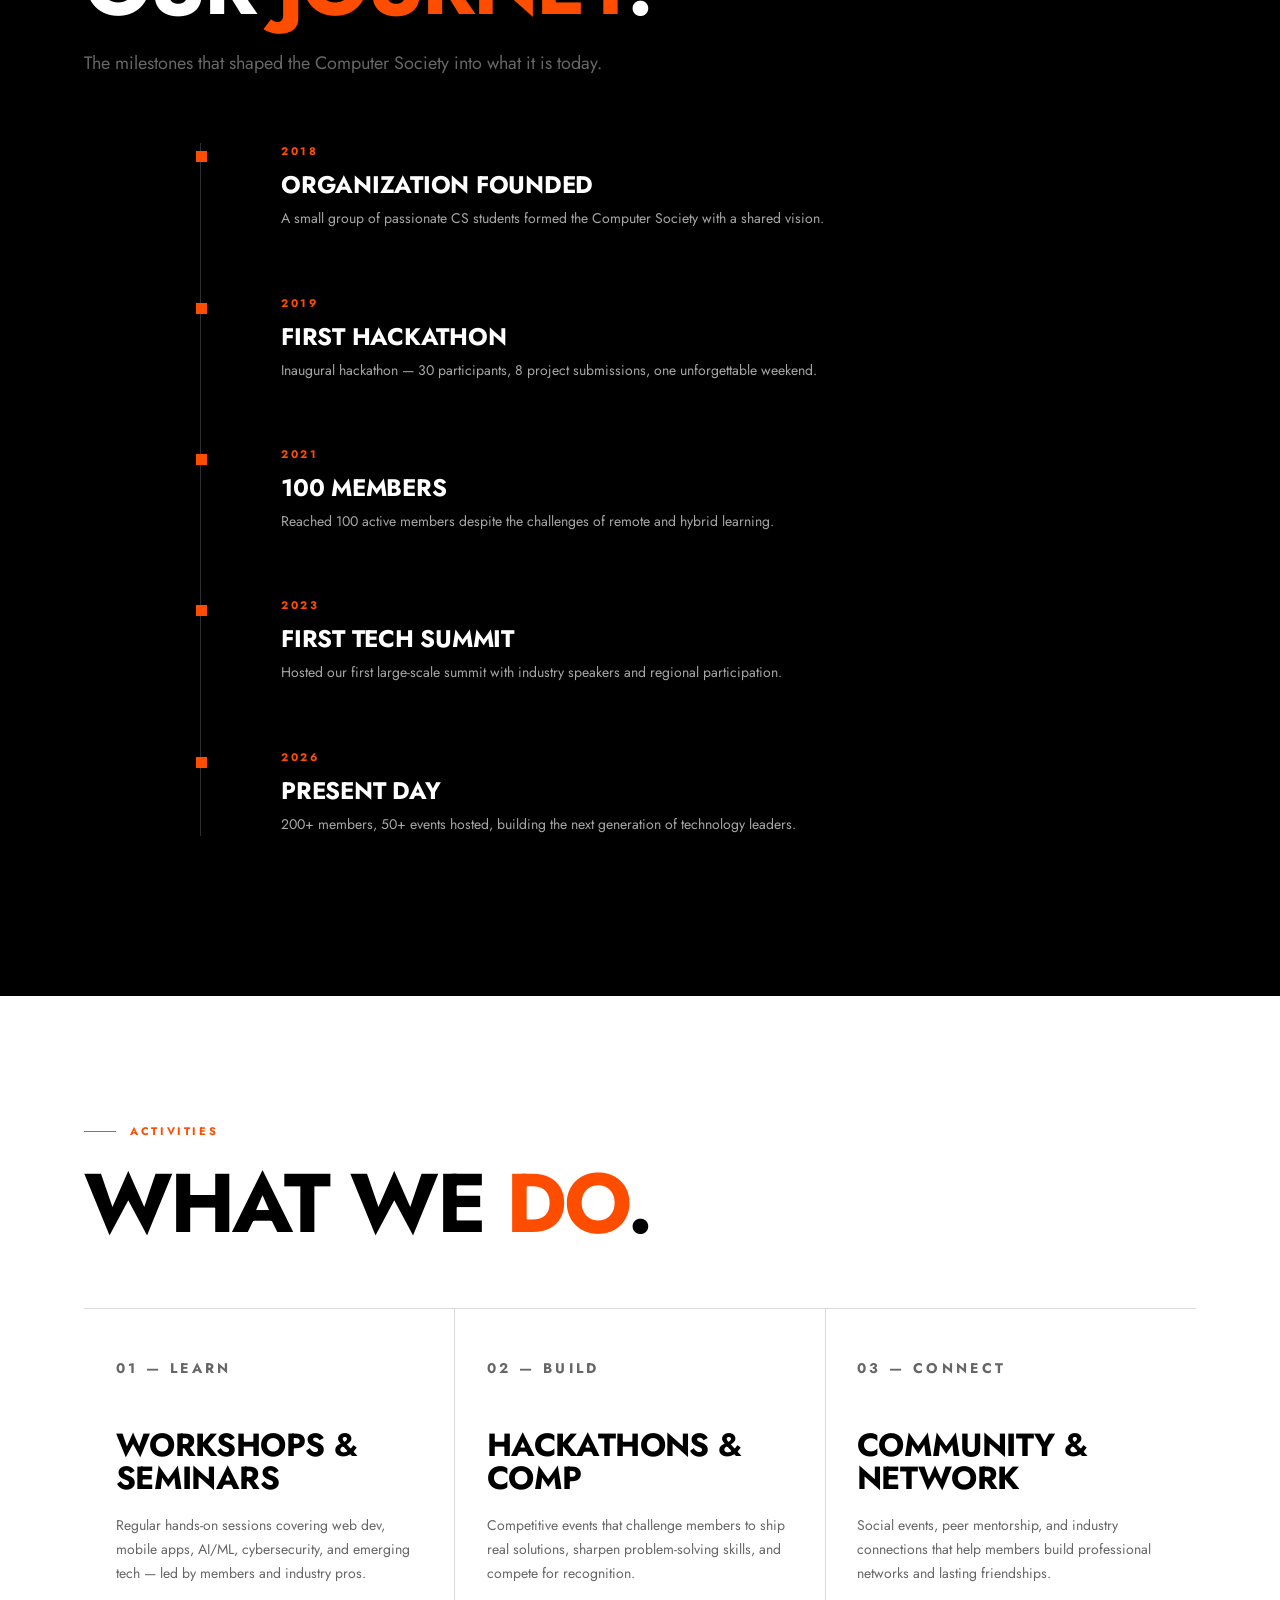
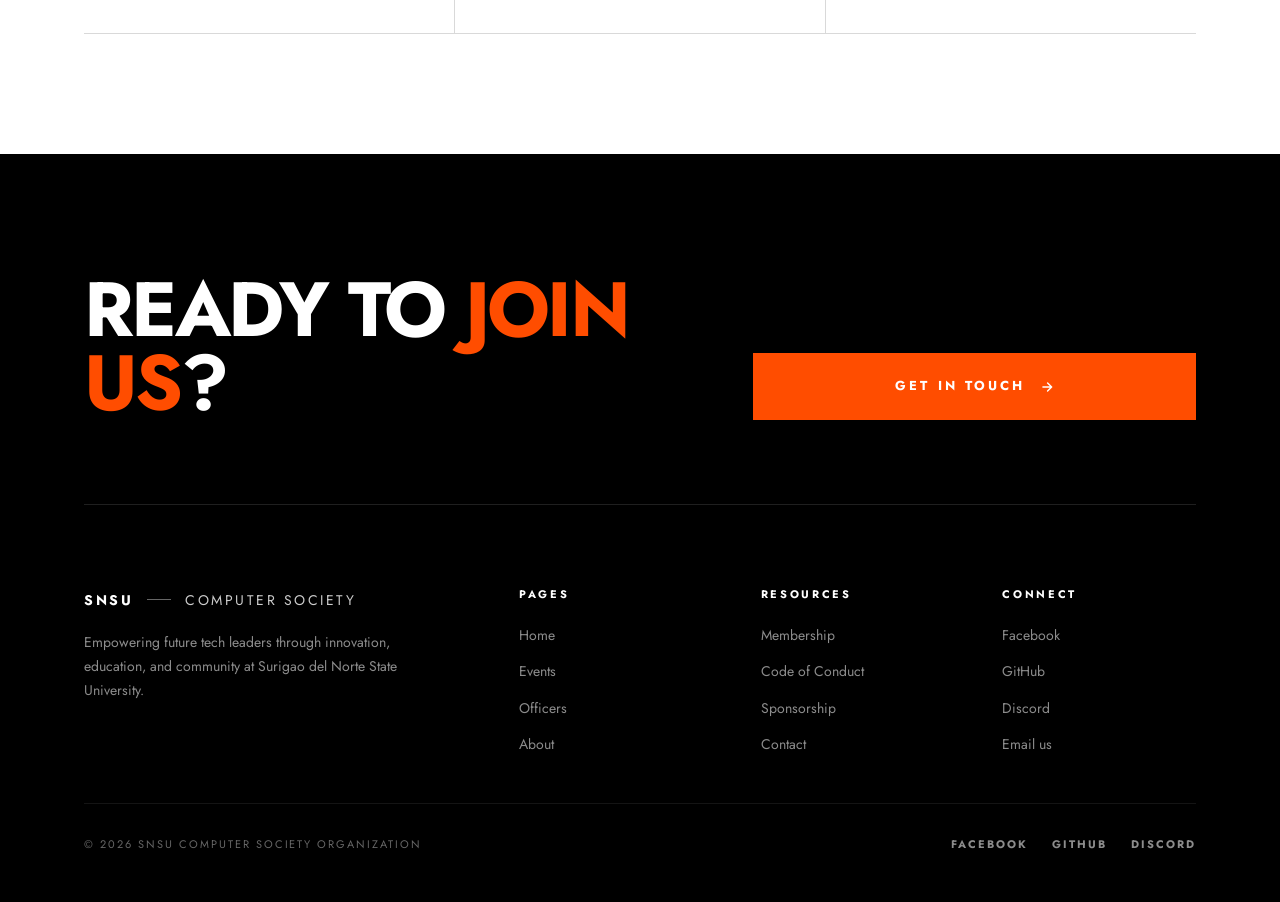
==== commit 13abe5eb: "Update mission and vision with official ComSoc text" ====
--- a/about.html
+++ b/about.html
@@ -206,7 +206,7 @@
         <strong>SNSU</strong>
         <span class="topbar-brand-sep"></span>
         <em>Computer Society</em>
-        <span class="topbar-brand-mark">CS</span>
+        <span class="topbar-brand-mark" aria-label="ComSoc logo"></span>
       </a>
       <div class="topbar-links" id="navLinks">
         <a href="index.html">Home</a>
@@ -268,14 +268,14 @@
           <p class="mv-cell-num">01 — Mission</p>
           <h2>What we <em>do</em>.</h2>
         </div>
-        <p>To cultivate a vibrant community of tech enthusiasts through hands-on learning experiences, meaningful collaboration, and the empowerment of students with real-world skills and knowledge to thrive in the digital age.</p>
+        <p>To cultivate a culture of innovation and lifelong learning in programming, machine learning, and data science. To build a collaborative and inclusive community where students strengthen their technical expertise, achieve professional growth, and apply computer science knowledge to address real-world challenges. To enrich members' academic journey through dynamic activities, purposeful initiatives, and effective information-sharing — making their experience in the Computer Society both meaningful and memorable.</p>
       </div>
       <div class="mv-cell dark reveal">
         <div>
           <p class="mv-cell-num">02 — Vision</p>
           <h2>Where we're <em>going</em>.</h2>
         </div>
-        <p>To be the leading student technology organization in the region, recognized for producing innovative leaders who drive technological advancement and create positive, lasting change in the community and beyond.</p>
+        <p>To be one of the university's leading organizations that empower BSCS students to become innovative and skilled ICT practitioners, upholding technological excellence, professional integrity, and contributing meaningfully to the sustainable development of Caraga and beyond.</p>
       </div>
     </div>
   </section>
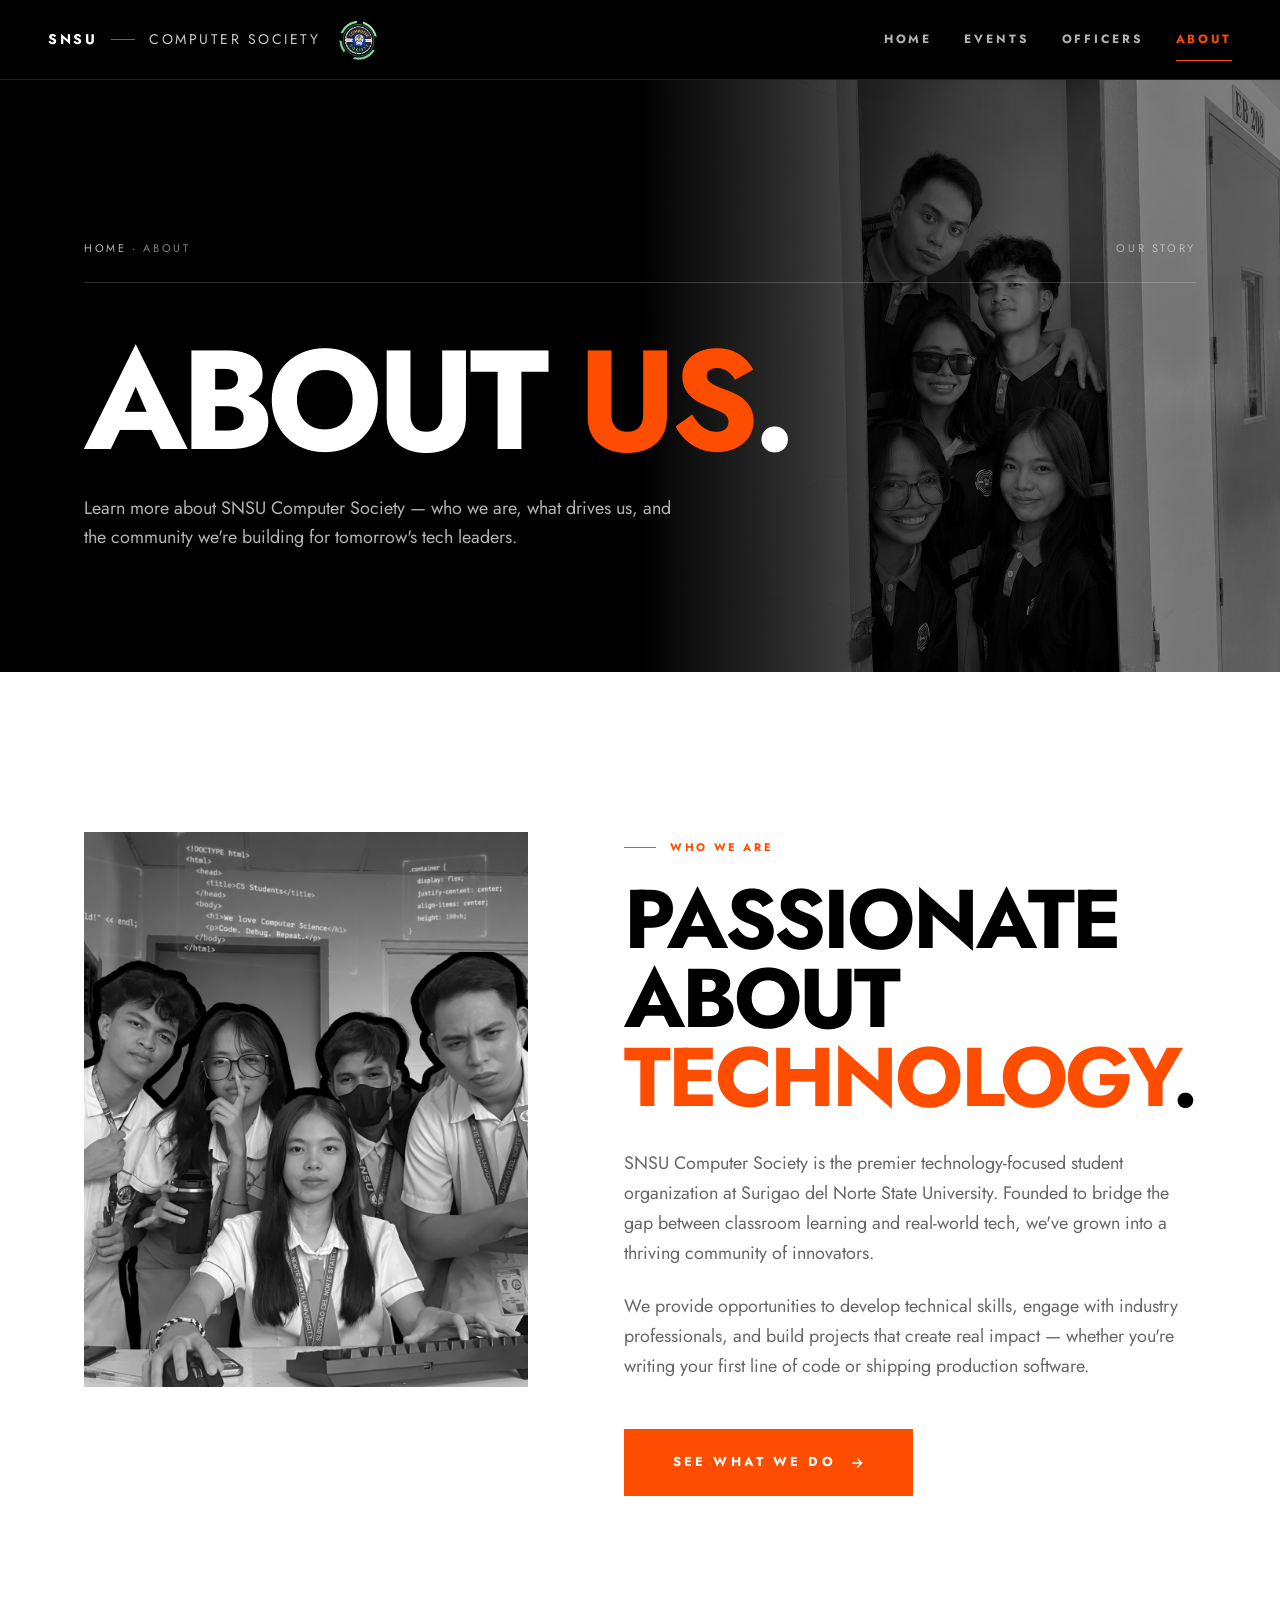
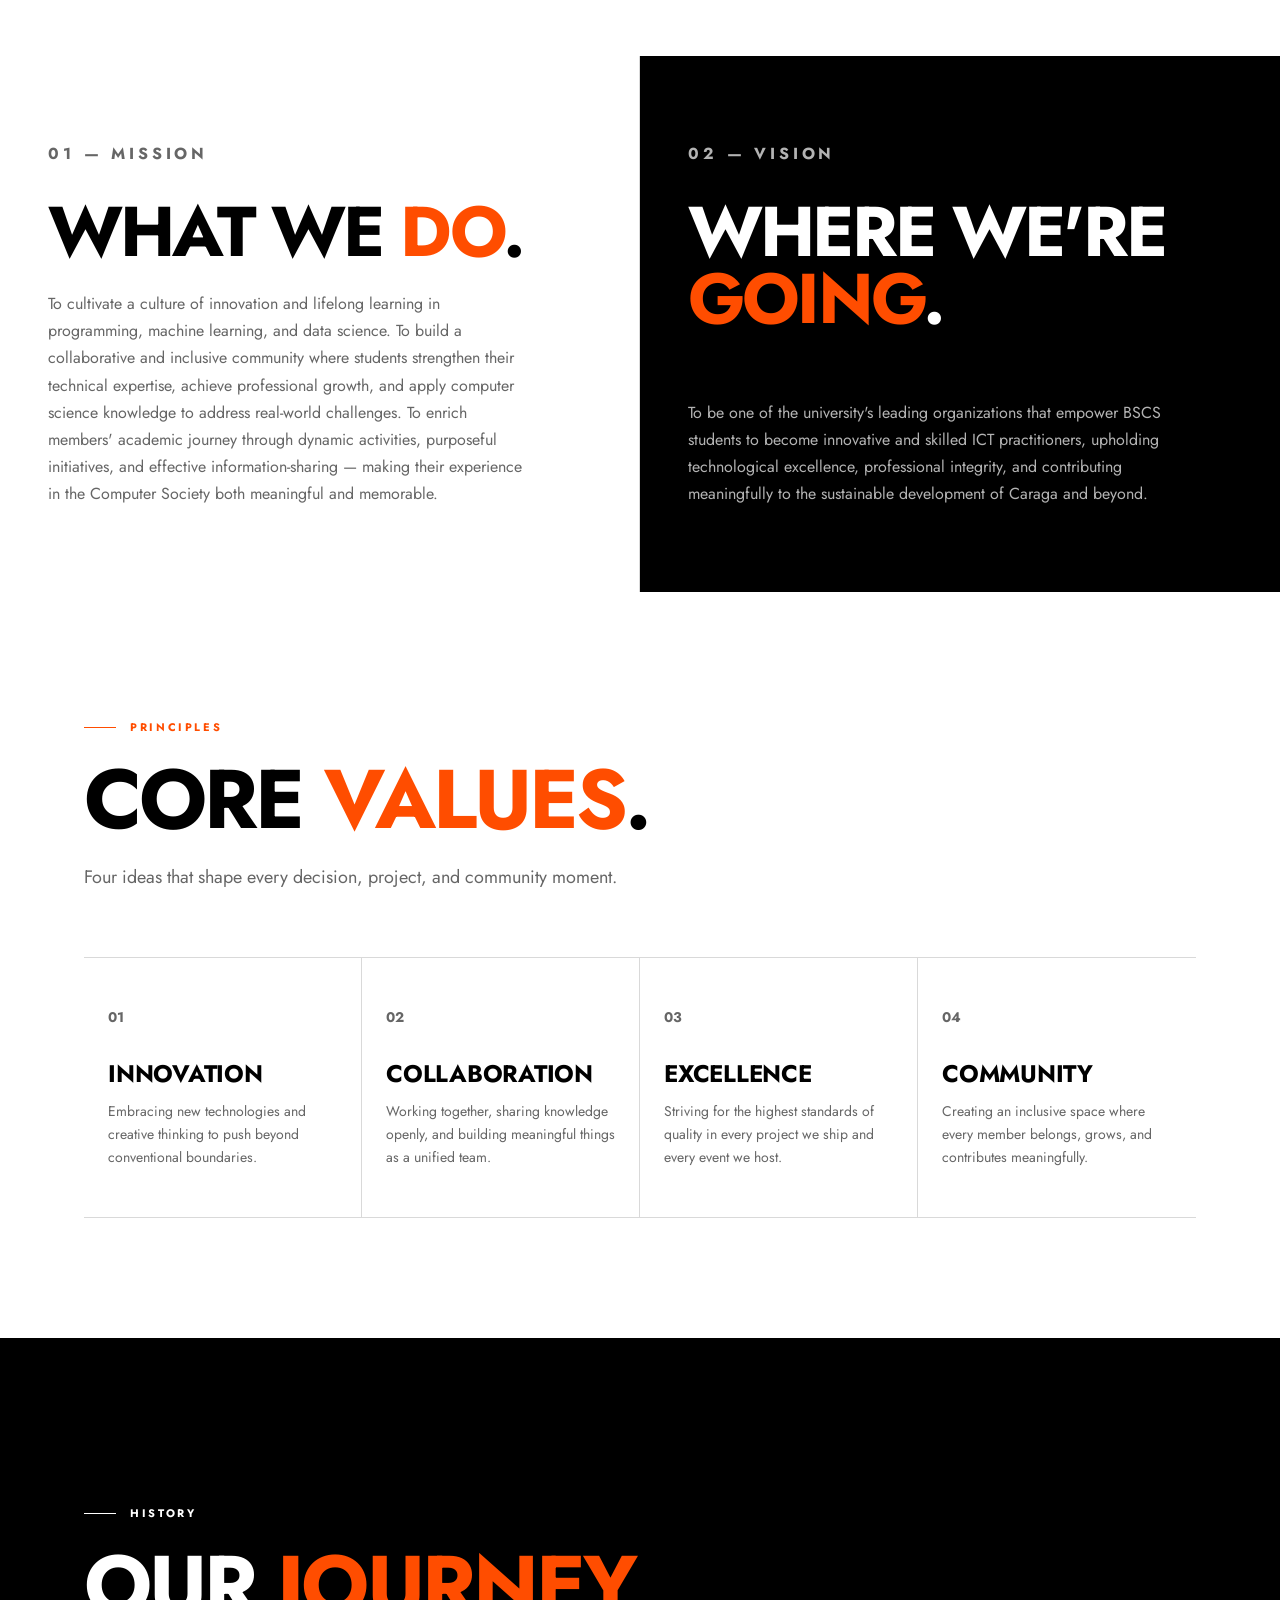
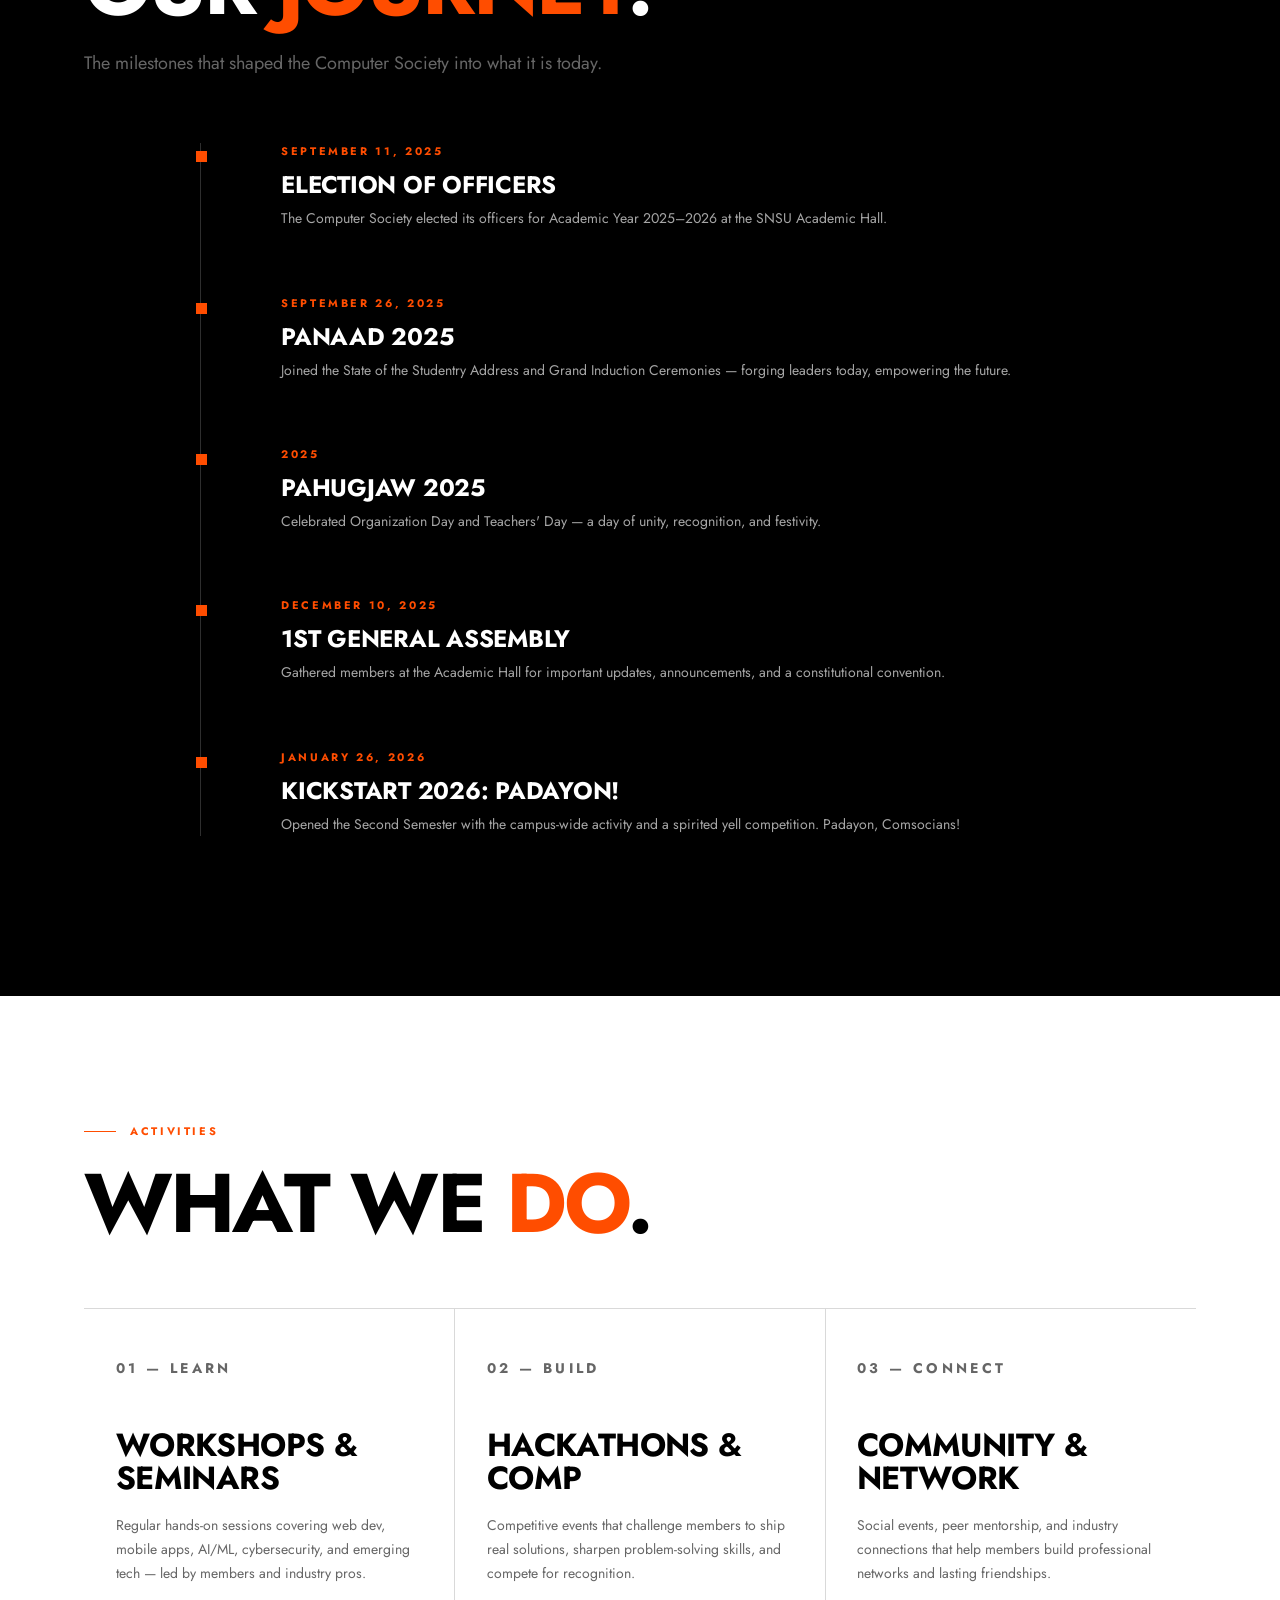
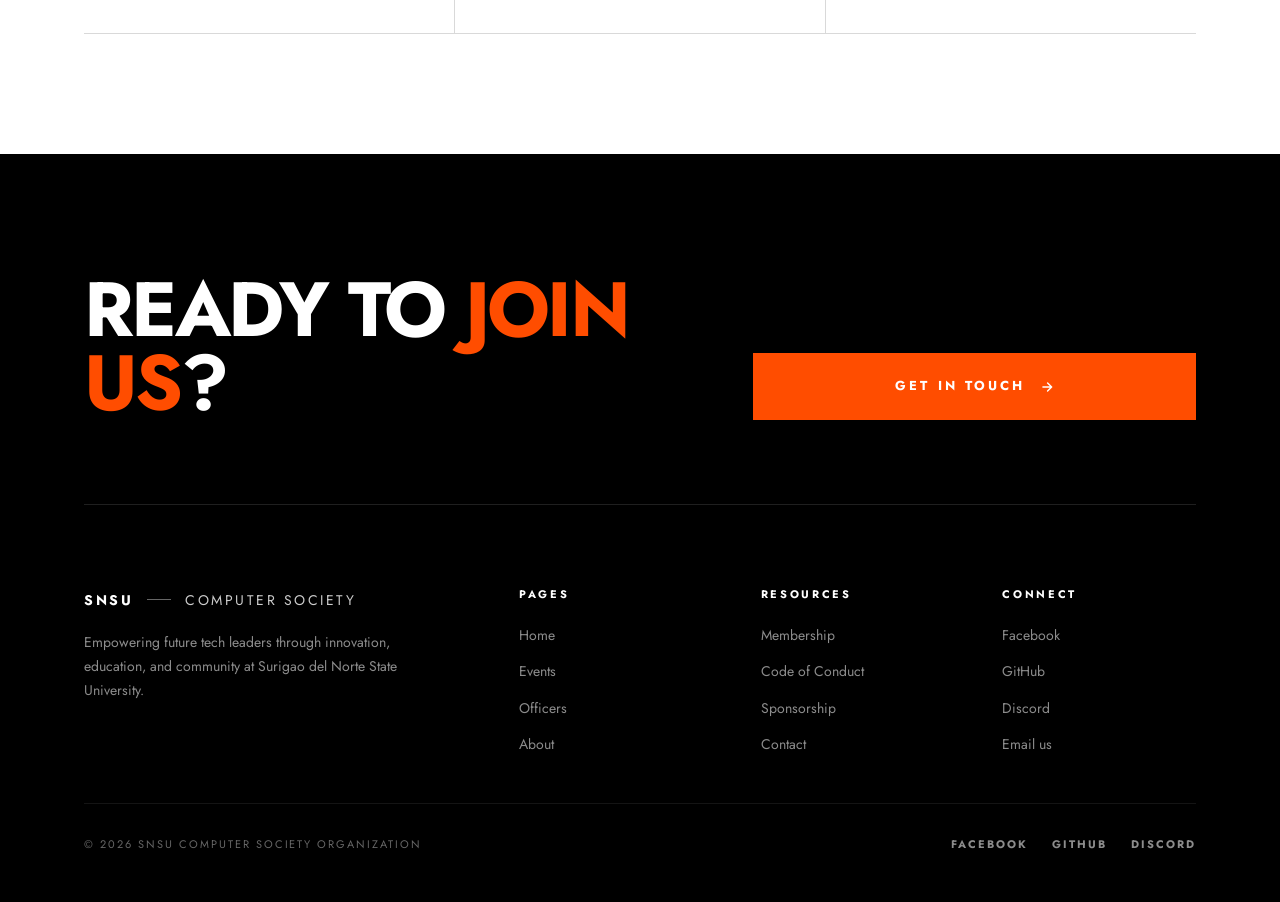
==== commit 3d43d31d: "Fix homepage mission/vision text, wire up logos and hero/about images - Restore full official Missio" ====
--- a/about.html
+++ b/about.html
@@ -223,7 +223,7 @@
   <!-- ─── PAGE HERO ─── -->
   <section class="page-hero">
     <div class="page-hero-photo" aria-hidden="true">
-      <img src="https://images.unsplash.com/photo-1531482615713-2afd69097998?w=1600&q=80" alt="">
+      <img src="images/about/about_us_hero.png" alt="">
     </div>
     <div class="container">
       <div class="page-hero-meta">
@@ -244,7 +244,7 @@
     <div class="container">
       <div class="who-grid">
         <div class="who-photo reveal-l">
-          <img src="https://images.unsplash.com/photo-1522202176988-66273c2fd55f?w=900&q=80" alt="SNSU Computer Society members">
+          <img src="images/about/who_we_are.png" alt="SNSU Computer Society members">
         </div>
         <div class="who-text reveal-r">
           <p class="eyebrow">Who we are</p>
@@ -324,11 +324,11 @@
       </div>
 
       <div class="timeline">
-        <div class="tl-item reveal"><p class="tl-date">2018</p><div class="tl-content"><h4>Organization founded</h4><p>A small group of passionate CS students formed the Computer Society with a shared vision.</p></div></div>
-        <div class="tl-item reveal"><p class="tl-date">2019</p><div class="tl-content"><h4>First hackathon</h4><p>Inaugural hackathon — 30 participants, 8 project submissions, one unforgettable weekend.</p></div></div>
-        <div class="tl-item reveal"><p class="tl-date">2021</p><div class="tl-content"><h4>100 members</h4><p>Reached 100 active members despite the challenges of remote and hybrid learning.</p></div></div>
-        <div class="tl-item reveal"><p class="tl-date">2023</p><div class="tl-content"><h4>First Tech Summit</h4><p>Hosted our first large-scale summit with industry speakers and regional participation.</p></div></div>
-        <div class="tl-item reveal"><p class="tl-date">2026</p><div class="tl-content"><h4>Present day</h4><p>200+ members, 50+ events hosted, building the next generation of technology leaders.</p></div></div>
+        <div class="tl-item reveal"><p class="tl-date">September 11, 2025</p><div class="tl-content"><h4>Election of Officers</h4><p>The Computer Society elected its officers for Academic Year 2025–2026 at the SNSU Academic Hall.</p></div></div>
+        <div class="tl-item reveal"><p class="tl-date">September 26, 2025</p><div class="tl-content"><h4>PANAAD 2025</h4><p>Joined the State of the Studentry Address and Grand Induction Ceremonies — forging leaders today, empowering the future.</p></div></div>
+        <div class="tl-item reveal"><p class="tl-date">2025</p><div class="tl-content"><h4>PAHUGJAW 2025</h4><p>Celebrated Organization Day and Teachers' Day — a day of unity, recognition, and festivity.</p></div></div>
+        <div class="tl-item reveal"><p class="tl-date">December 10, 2025</p><div class="tl-content"><h4>1st General Assembly</h4><p>Gathered members at the Academic Hall for important updates, announcements, and a constitutional convention.</p></div></div>
+        <div class="tl-item reveal"><p class="tl-date">January 26, 2026</p><div class="tl-content"><h4>Kickstart 2026: Padayon!</h4><p>Opened the Second Semester with the campus-wide activity and a spirited yell competition. Padayon, Comsocians!</p></div></div>
       </div>
     </div>
   </section>
--- a/styles.css
+++ b/styles.css
@@ -240,13 +240,10 @@
   opacity:.8;
 }
 .topbar-brand-mark{
-  width:32px;height:32px;
-  border:1px solid currentColor;
+  width:40px;height:40px;
   display:inline-flex;align-items:center;justify-content:center;
-  font-size:10px;font-weight:700;
-  letter-spacing:.05em;
   margin-left:4px;
-  /* Drop logo: background:url('logo.svg') center/70% no-repeat; border:none; */
+  background:url('images/logos/comsoc.png') center/contain no-repeat;
 }
 
 .topbar-links{display:flex;gap:var(--s-6);align-items:center}
